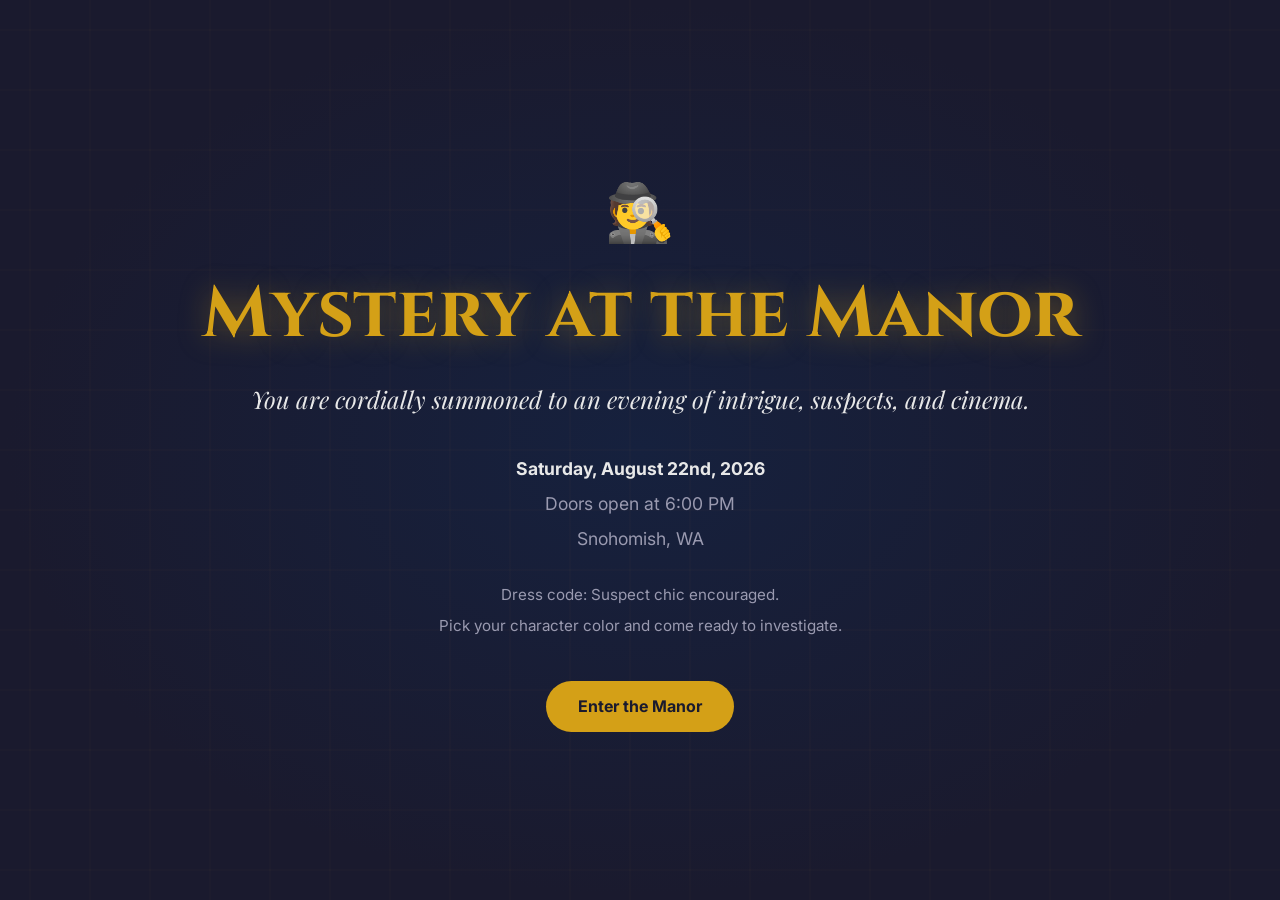
==== index.html @ 6fff9cc6 "Initial commit: Mystery at the Manor - Clue themed movie night Annual outdoor summer movie night eve" ====
<!DOCTYPE html>
<html lang="en">
<head>
  <meta charset="UTF-8">
  <meta name="viewport" content="width=device-width, initial-scale=1.0">
  <title>Mystery at the Manor</title>
  <link rel="stylesheet" href="styles.css">
</head>
<body>
  <div class="invite-hero">
    <div class="invite-content">
      <div class="emblem" style="font-size:3.5rem;">&#128373;</div>
      <h1>Mystery at the Manor</h1>
      <p class="invite-tagline">You are cordially summoned to an evening of intrigue, suspects, and cinema.</p>
      <div class="invite-details">
        <p><strong>Saturday, August 22nd, 2026</strong></p>
        <p>Doors open at 6:00 PM</p>
        <p>Snohomish, WA</p>
        <p style="margin-top:1.5rem; font-size:0.95rem; color:var(--text-muted);">
          Dress code: Suspect chic encouraged.<br>
          Pick your character color and come ready to investigate.
        </p>
      </div>
      <a href="event-hub.html" class="invite-cta">Enter the Manor</a>
    </div>
  </div>
</body>
</html>
---- styles.css ----
/* Mystery at the Manor - Clue Movie Night Theme */
@import url('https://fonts.googleapis.com/css2?family=Playfair+Display:wght@400;700;900&family=Inter:wght@300;400;500;600&family=Cinzel:wght@400;700&display=swap');

:root {
  --primary: #6B2D5B;
  --primary-light: #8B3D7B;
  --accent: #D4A017;
  --accent-light: #F0C040;
  --scarlet: #C41E3A;
  --peacock: #1B6B93;
  --plum: #6B2D5B;
  --mustard: #D4A017;
  --green: #2D6B3F;
  --white-char: #E8E8E8;
  --bg: #1A1A2E;
  --bg-light: #16213E;
  --card-bg: #242438;
  --card-bg-hover: #2E2E48;
  --text: #E8E8E8;
  --text-muted: #9A9AB0;
  --border: #3A3A5A;
  --shadow: rgba(0, 0, 0, 0.4);
  --radius: 12px;
  --radius-sm: 8px;
}

* {
  margin: 0;
  padding: 0;
  box-sizing: border-box;
}

html {
  scroll-behavior: smooth;
}

body {
  font-family: 'Inter', -apple-system, BlinkMacSystemFont, sans-serif;
  background: var(--bg);
  color: var(--text);
  line-height: 1.6;
  min-height: 100vh;
}

/* Navigation */
.top-nav {
  position: sticky;
  top: 0;
  z-index: 100;
  background: rgba(26, 26, 46, 0.95);
  backdrop-filter: blur(10px);
  border-bottom: 1px solid var(--border);
  padding: 0.75rem 1.5rem;
  display: flex;
  align-items: center;
  gap: 1rem;
  overflow-x: auto;
}

.top-nav a {
  color: var(--text-muted);
  text-decoration: none;
  font-size: 0.85rem;
  font-weight: 500;
  white-space: nowrap;
  padding: 0.4rem 0.8rem;
  border-radius: var(--radius-sm);
  transition: all 0.2s;
}

.top-nav a:hover,
.top-nav a.active {
  color: var(--accent);
  background: rgba(212, 160, 23, 0.1);
}

.top-nav .nav-brand {
  font-family: 'Cinzel', serif;
  font-weight: 700;
  color: var(--accent);
  font-size: 1rem;
  margin-right: auto;
}

/* Page Header */
.page-header {
  text-align: center;
  padding: 3rem 1.5rem 2rem;
  background: linear-gradient(180deg, var(--bg-light) 0%, var(--bg) 100%);
}

.page-header h1 {
  font-family: 'Playfair Display', serif;
  font-size: clamp(2rem, 5vw, 3.5rem);
  font-weight: 900;
  color: var(--accent);
  margin-bottom: 0.5rem;
  text-shadow: 0 2px 20px rgba(212, 160, 23, 0.3);
}

.page-header .subtitle {
  font-size: 1.1rem;
  color: var(--text-muted);
  font-weight: 300;
}

.page-header .emblem {
  font-size: 2.5rem;
  margin-bottom: 1rem;
}

/* Container */
.container {
  max-width: 900px;
  margin: 0 auto;
  padding: 2rem 1.5rem;
}

/* Cards */
.card-grid {
  display: grid;
  grid-template-columns: repeat(auto-fit, minmax(260px, 1fr));
  gap: 1.5rem;
  margin-top: 2rem;
}

.card {
  background: var(--card-bg);
  border: 1px solid var(--border);
  border-radius: var(--radius);
  padding: 1.5rem;
  transition: all 0.3s;
  text-decoration: none;
  color: var(--text);
  display: block;
}

.card:hover {
  background: var(--card-bg-hover);
  border-color: var(--accent);
  transform: translateY(-2px);
  box-shadow: 0 8px 24px var(--shadow);
}

.card .card-icon {
  font-size: 2rem;
  margin-bottom: 0.75rem;
}

.card h3 {
  font-family: 'Playfair Display', serif;
  font-size: 1.2rem;
  color: var(--accent);
  margin-bottom: 0.5rem;
}

.card p {
  color: var(--text-muted);
  font-size: 0.9rem;
}

/* Day Cards (Itinerary) */
.day-card {
  background: var(--card-bg);
  border: 1px solid var(--border);
  border-radius: var(--radius);
  margin-bottom: 2rem;
  overflow: hidden;
}

.day-header {
  background: linear-gradient(135deg, var(--primary) 0%, var(--bg-light) 100%);
  padding: 1.25rem 1.5rem;
  border-bottom: 1px solid var(--border);
}

.day-header h2 {
  font-family: 'Playfair Display', serif;
  font-size: 1.5rem;
  color: var(--accent);
}

.day-header .weather-note {
  font-size: 0.85rem;
  color: var(--text-muted);
  margin-top: 0.25rem;
}

.day-body {
  padding: 1.5rem;
}

/* Timeline */
.timeline {
  position: relative;
  padding-left: 1.5rem;
  border-left: 2px solid var(--border);
}

.timeline-item {
  position: relative;
  padding-bottom: 1.5rem;
  padding-left: 1.5rem;
}

.timeline-item::before {
  content: '';
  position: absolute;
  left: -1.6rem;
  top: 0.5rem;
  width: 10px;
  height: 10px;
  border-radius: 50%;
  background: var(--accent);
  border: 2px solid var(--bg);
}

.timeline-item .time {
  font-size: 0.8rem;
  font-weight: 600;
  color: var(--accent);
  text-transform: uppercase;
  letter-spacing: 0.05em;
}

.timeline-item .event {
  font-size: 1rem;
  margin-top: 0.25rem;
  font-weight: 500;
}

.timeline-item .event-detail {
  font-size: 0.85rem;
  color: var(--text-muted);
  margin-top: 0.25rem;
}

/* Tags */
.tag {
  display: inline-block;
  font-size: 0.7rem;
  font-weight: 600;
  padding: 0.2rem 0.6rem;
  border-radius: 20px;
  text-transform: uppercase;
  letter-spacing: 0.05em;
  margin-right: 0.4rem;
  margin-top: 0.4rem;
}

.tag-meal { background: rgba(212, 160, 23, 0.2); color: var(--accent); }
.tag-activity { background: rgba(107, 45, 91, 0.3); color: #D4A0D4; }
.tag-photo { background: rgba(196, 30, 58, 0.2); color: #FF6B8A; }
.tag-movie { background: rgba(27, 107, 147, 0.2); color: #5BB8D8; }
.tag-social { background: rgba(45, 107, 63, 0.2); color: #6BCB77; }

/* Activity / Mission Cards */
.activity-card,
.mission-card {
  background: var(--card-bg);
  border: 1px solid var(--border);
  border-radius: var(--radius);
  padding: 1.5rem;
  margin-bottom: 1.5rem;
}

.activity-card h3,
.mission-card h3 {
  font-family: 'Playfair Display', serif;
  color: var(--accent);
  font-size: 1.3rem;
  margin-bottom: 0.75rem;
}

.activity-card .activity-meta {
  display: flex;
  gap: 1rem;
  flex-wrap: wrap;
  margin-bottom: 1rem;
  font-size: 0.85rem;
  color: var(--text-muted);
}

.activity-card .materials {
  background: rgba(212, 160, 23, 0.08);
  border: 1px solid rgba(212, 160, 23, 0.2);
  border-radius: var(--radius-sm);
  padding: 1rem;
  margin-top: 1rem;
}

.activity-card .materials h4 {
  color: var(--accent);
  font-size: 0.85rem;
  text-transform: uppercase;
  letter-spacing: 0.05em;
  margin-bottom: 0.5rem;
}

/* Recipe Cards */
.recipe-card {
  background: var(--card-bg);
  border: 1px solid var(--border);
  border-radius: var(--radius);
  padding: 1.5rem;
  margin-bottom: 1.5rem;
}

.recipe-card h3 {
  font-family: 'Playfair Display', serif;
  color: var(--accent);
  font-size: 1.3rem;
  margin-bottom: 0.5rem;
}

.recipe-card .recipe-subtitle {
  color: var(--text-muted);
  font-size: 0.9rem;
  margin-bottom: 1rem;
  font-style: italic;
}

.recipe-card .ingredients,
.recipe-card .directions {
  margin-top: 1rem;
}

.recipe-card .ingredients h4,
.recipe-card .directions h4 {
  font-size: 0.85rem;
  text-transform: uppercase;
  letter-spacing: 0.05em;
  color: var(--accent);
  margin-bottom: 0.5rem;
}

.recipe-card ul {
  list-style: none;
  padding: 0;
}

.recipe-card li {
  padding: 0.3rem 0;
  padding-left: 1.2rem;
  position: relative;
  font-size: 0.9rem;
}

.recipe-card li::before {
  content: '\2022';
  color: var(--accent);
  position: absolute;
  left: 0;
}

.recipe-card ol {
  padding-left: 1.5rem;
}

.recipe-card ol li {
  padding: 0.3rem 0;
  font-size: 0.9rem;
}

/* Swap Button */
.swap-btn {
  background: rgba(212, 160, 23, 0.15);
  border: 1px solid var(--accent);
  color: var(--accent);
  padding: 0.4rem 1rem;
  border-radius: 20px;
  font-size: 0.8rem;
  font-weight: 600;
  cursor: pointer;
  transition: all 0.2s;
  margin-top: 0.75rem;
  display: inline-block;
}

.swap-btn:hover {
  background: var(--accent);
  color: var(--bg);
}

.meal-option {
  display: none;
}

.meal-option.active {
  display: block;
}

/* Grocery Section */
.grocery-section {
  background: var(--card-bg);
  border: 1px solid var(--border);
  border-radius: var(--radius);
  padding: 1.5rem;
  margin-bottom: 1.5rem;
}

.grocery-section h3 {
  font-family: 'Playfair Display', serif;
  color: var(--accent);
  font-size: 1.2rem;
  margin-bottom: 1rem;
}

/* Custom Checkboxes */
.checkbox-item {
  display: flex;
  align-items: center;
  gap: 0.75rem;
  padding: 0.5rem 0;
  border-bottom: 1px solid rgba(58, 58, 90, 0.3);
}

.checkbox-item:last-child {
  border-bottom: none;
}

.checkbox-item input[type="checkbox"] {
  appearance: none;
  -webkit-appearance: none;
  width: 20px;
  height: 20px;
  border: 2px solid var(--accent);
  border-radius: 4px;
  background: transparent;
  cursor: pointer;
  position: relative;
  flex-shrink: 0;
  transition: all 0.2s;
}

.checkbox-item input[type="checkbox"]:checked {
  background: var(--accent);
  border-color: var(--accent);
}

.checkbox-item input[type="checkbox"]:checked::after {
  content: '\2713';
  position: absolute;
  top: 50%;
  left: 50%;
  transform: translate(-50%, -50%);
  color: var(--bg);
  font-size: 0.75rem;
  font-weight: 700;
}

.checkbox-item label {
  font-size: 0.9rem;
  cursor: pointer;
  transition: all 0.2s;
}

.checkbox-item input[type="checkbox"]:checked + label {
  text-decoration: line-through;
  color: var(--text-muted);
}

/* Clothing Cards */
.clothing-card {
  background: var(--card-bg);
  border: 1px solid var(--border);
  border-radius: var(--radius);
  padding: 1.5rem;
  margin-bottom: 1.5rem;
}

.clothing-card h3 {
  font-family: 'Playfair Display', serif;
  color: var(--accent);
  font-size: 1.2rem;
  margin-bottom: 1rem;
}

.clothing-card .outfit-suggestion {
  padding: 0.75rem;
  background: rgba(212, 160, 23, 0.05);
  border-left: 3px solid var(--accent);
  border-radius: 0 var(--radius-sm) var(--radius-sm) 0;
  margin-bottom: 0.75rem;
  font-size: 0.9rem;
}

/* Photo Ops */
.photo-ops {
  background: rgba(196, 30, 58, 0.08);
  border: 1px solid rgba(196, 30, 58, 0.2);
  border-radius: var(--radius-sm);
  padding: 1rem;
  margin-top: 1rem;
}

.photo-ops h4 {
  color: var(--scarlet);
  font-size: 0.85rem;
  text-transform: uppercase;
  letter-spacing: 0.05em;
  margin-bottom: 0.5rem;
}

.photo-ops p {
  font-size: 0.85rem;
  color: var(--text-muted);
}

/* External Links */
.ext-link {
  display: inline-flex;
  align-items: center;
  gap: 0.4rem;
  font-size: 0.8rem;
  color: var(--peacock);
  background: rgba(27, 107, 147, 0.1);
  padding: 0.3rem 0.7rem;
  border-radius: 20px;
  text-decoration: none;
  margin-right: 0.5rem;
  margin-top: 0.5rem;
  transition: all 0.2s;
}

.ext-link:hover {
  background: rgba(27, 107, 147, 0.2);
  color: #5BB8D8;
}

/* Prep Kit */
.prep-kit {
  background: var(--card-bg);
  border: 1px solid var(--accent);
  border-radius: var(--radius);
  padding: 1.5rem;
  margin-top: 2rem;
}

.prep-kit h3 {
  font-family: 'Playfair Display', serif;
  color: var(--accent);
  font-size: 1.3rem;
  margin-bottom: 1rem;
}

.prep-kit .prep-item {
  display: flex;
  align-items: flex-start;
  gap: 0.75rem;
  padding: 0.5rem 0;
  font-size: 0.9rem;
}

.prep-kit .prep-when {
  font-weight: 600;
  color: var(--accent);
  min-width: 100px;
  font-size: 0.8rem;
  text-transform: uppercase;
}

/* Section Heading */
.section-heading {
  font-family: 'Playfair Display', serif;
  font-size: 1.5rem;
  color: var(--accent);
  margin: 2.5rem 0 1rem;
  padding-bottom: 0.5rem;
  border-bottom: 1px solid var(--border);
}

/* Utility */
.text-muted { color: var(--text-muted); }
.text-accent { color: var(--accent); }
.text-center { text-align: center; }
.mt-1 { margin-top: 0.5rem; }
.mt-2 { margin-top: 1rem; }
.mt-3 { margin-top: 1.5rem; }
.mb-1 { margin-bottom: 0.5rem; }
.mb-2 { margin-bottom: 1rem; }

/* Responsive */
@media (max-width: 600px) {
  .page-header {
    padding: 2rem 1rem 1.5rem;
  }

  .page-header h1 {
    font-size: 1.8rem;
  }

  .container {
    padding: 1.5rem 1rem;
  }

  .card-grid {
    grid-template-columns: 1fr;
  }

  .top-nav {
    padding: 0.5rem 1rem;
  }

  .timeline-item {
    padding-left: 1rem;
  }

  .activity-card .activity-meta {
    flex-direction: column;
    gap: 0.25rem;
  }
}

@media (max-width: 480px) {
  .page-header h1 {
    font-size: 1.5rem;
  }

  .top-nav a {
    font-size: 0.75rem;
    padding: 0.3rem 0.5rem;
  }
}

/* Print Styles */
@media print {
  .top-nav {
    display: none;
  }

  body {
    background: white;
    color: #1a1a1a;
  }

  .page-header {
    background: none;
    border-bottom: 2px solid #1a1a1a;
  }

  .page-header h1 {
    color: #1a1a1a;
    text-shadow: none;
  }

  .card, .day-card, .activity-card, .recipe-card,
  .grocery-section, .clothing-card, .prep-kit {
    background: white;
    border: 1px solid #ccc;
    box-shadow: none;
    break-inside: avoid;
  }

  .card h3, .day-header h2, .activity-card h3,
  .recipe-card h3, .grocery-section h3, .section-heading {
    color: #1a1a1a;
  }

  a { color: #1a1a1a; }
}

/* Invitation Page Specific */
.invite-hero {
  min-height: 100vh;
  display: flex;
  flex-direction: column;
  align-items: center;
  justify-content: center;
  text-align: center;
  padding: 2rem;
  background: radial-gradient(ellipse at center, var(--bg-light) 0%, var(--bg) 70%);
  position: relative;
  overflow: hidden;
}

.invite-hero::before {
  content: '';
  position: absolute;
  top: 0;
  left: 0;
  right: 0;
  bottom: 0;
  background: url("data:image/svg+xml,%3Csvg width='60' height='60' viewBox='0 0 60 60' xmlns='http://www.w3.org/2000/svg'%3E%3Cg fill='none' stroke='%23D4A017' stroke-width='0.5' opacity='0.08'%3E%3Cpath d='M30 0v60M0 30h60'/%3E%3C/g%3E%3C/svg%3E");
  pointer-events: none;
}

.invite-hero .invite-content {
  position: relative;
  z-index: 1;
}

.invite-hero h1 {
  font-family: 'Cinzel', serif;
  font-size: clamp(2.5rem, 7vw, 4.5rem);
  color: var(--accent);
  text-shadow: 0 2px 30px rgba(212, 160, 23, 0.4);
  margin-bottom: 0.5rem;
}

.invite-hero .invite-tagline {
  font-family: 'Playfair Display', serif;
  font-size: clamp(1rem, 3vw, 1.5rem);
  color: var(--text);
  font-style: italic;
  margin-bottom: 2rem;
}

.invite-hero .invite-details {
  font-size: 1.1rem;
  color: var(--text-muted);
  line-height: 2;
}

.invite-hero .invite-details strong {
  color: var(--text);
}

.invite-cta {
  display: inline-block;
  margin-top: 2.5rem;
  padding: 0.8rem 2rem;
  background: var(--accent);
  color: var(--bg);
  font-weight: 700;
  text-decoration: none;
  border-radius: 30px;
  font-size: 1rem;
  transition: all 0.3s;
}

.invite-cta:hover {
  background: var(--accent-light);
  transform: scale(1.05);
  box-shadow: 0 4px 20px rgba(212, 160, 23, 0.4);
}

/* Animated entrance */
@keyframes fadeUp {
  from {
    opacity: 0;
    transform: translateY(20px);
  }
  to {
    opacity: 1;
    transform: translateY(0);
  }
}

.invite-hero .invite-content > * {
  animation: fadeUp 0.8s ease-out both;
}

.invite-hero .invite-content > *:nth-child(2) { animation-delay: 0.2s; }
.invite-hero .invite-content > *:nth-child(3) { animation-delay: 0.4s; }
.invite-hero .invite-content > *:nth-child(4) { animation-delay: 0.6s; }
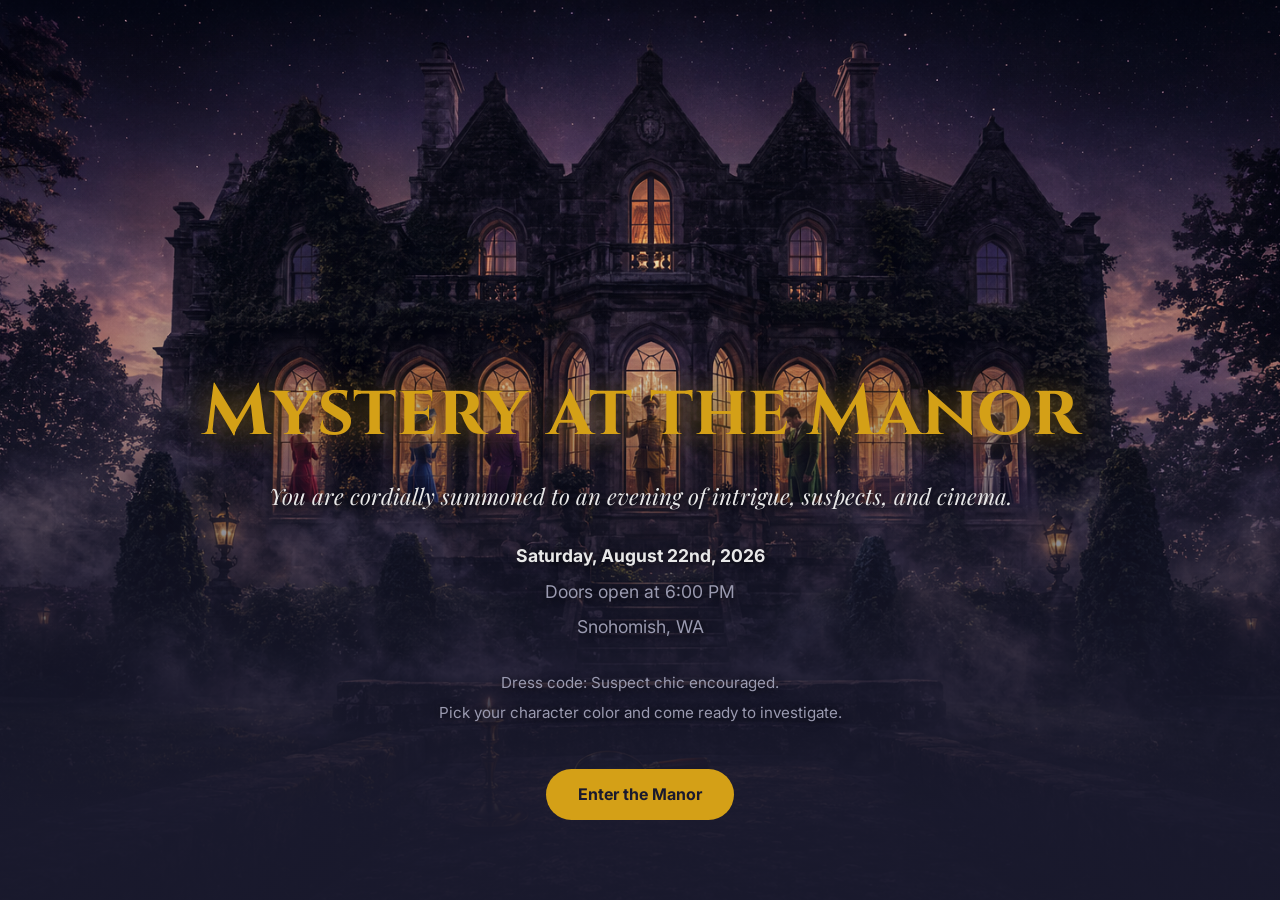
==== commit b3b89a20: "Add AI-generated cinematic invitation image Cinematic manor scene with all six Clue characters visib" ====
--- a/index.html
+++ b/index.html
@@ -5,11 +5,98 @@
   <meta name="viewport" content="width=device-width, initial-scale=1.0">
   <title>Mystery at the Manor</title>
   <link rel="stylesheet" href="styles.css">
+  <style>
+    .invite-hero {
+      min-height: 100vh;
+      display: flex;
+      flex-direction: column;
+      align-items: center;
+      justify-content: flex-end;
+      text-align: center;
+      padding: 2rem;
+      position: relative;
+      overflow: hidden;
+    }
+
+    .invite-bg {
+      position: absolute;
+      top: 0;
+      left: 0;
+      width: 100%;
+      height: 100%;
+      object-fit: cover;
+      object-position: center;
+      z-index: 0;
+    }
+
+    .invite-overlay {
+      position: absolute;
+      top: 0;
+      left: 0;
+      width: 100%;
+      height: 100%;
+      background: linear-gradient(
+        to bottom,
+        rgba(26, 26, 46, 0) 0%,
+        rgba(26, 26, 46, 0.1) 40%,
+        rgba(26, 26, 46, 0.7) 70%,
+        rgba(26, 26, 46, 0.95) 90%
+      );
+      z-index: 1;
+    }
+
+    .invite-content {
+      position: relative;
+      z-index: 2;
+      padding-bottom: 3rem;
+    }
+
+    .invite-content h1 {
+      font-family: 'Cinzel', serif;
+      font-size: clamp(2.5rem, 7vw, 4.5rem);
+      color: var(--accent);
+      text-shadow: 0 2px 30px rgba(212, 160, 23, 0.5), 0 0 60px rgba(0,0,0,0.8);
+      margin-bottom: 0.5rem;
+    }
+
+    .invite-content .invite-tagline {
+      font-family: 'Playfair Display', serif;
+      font-size: clamp(1rem, 3vw, 1.4rem);
+      color: var(--text);
+      font-style: italic;
+      margin-bottom: 1.5rem;
+      text-shadow: 0 1px 10px rgba(0,0,0,0.8);
+    }
+
+    .invite-content .invite-details {
+      font-size: 1.1rem;
+      color: var(--text-muted);
+      line-height: 2;
+      text-shadow: 0 1px 8px rgba(0,0,0,0.8);
+    }
+
+    .invite-content .invite-details strong {
+      color: var(--text);
+    }
+
+    @keyframes fadeUp {
+      from { opacity: 0; transform: translateY(20px); }
+      to { opacity: 1; transform: translateY(0); }
+    }
+
+    .invite-content > * {
+      animation: fadeUp 0.8s ease-out both;
+    }
+    .invite-content > *:nth-child(2) { animation-delay: 0.2s; }
+    .invite-content > *:nth-child(3) { animation-delay: 0.4s; }
+    .invite-content > *:nth-child(4) { animation-delay: 0.6s; }
+  </style>
 </head>
 <body>
   <div class="invite-hero">
+    <img src="assets/invitation-hero.png" alt="A mysterious Victorian manor at twilight with colorful silhouettes of dinner party guests visible through illuminated windows" class="invite-bg">
+    <div class="invite-overlay"></div>
     <div class="invite-content">
-      <div class="emblem" style="font-size:3.5rem;">&#128373;</div>
       <h1>Mystery at the Manor</h1>
       <p class="invite-tagline">You are cordially summoned to an evening of intrigue, suspects, and cinema.</p>
       <div class="invite-details">
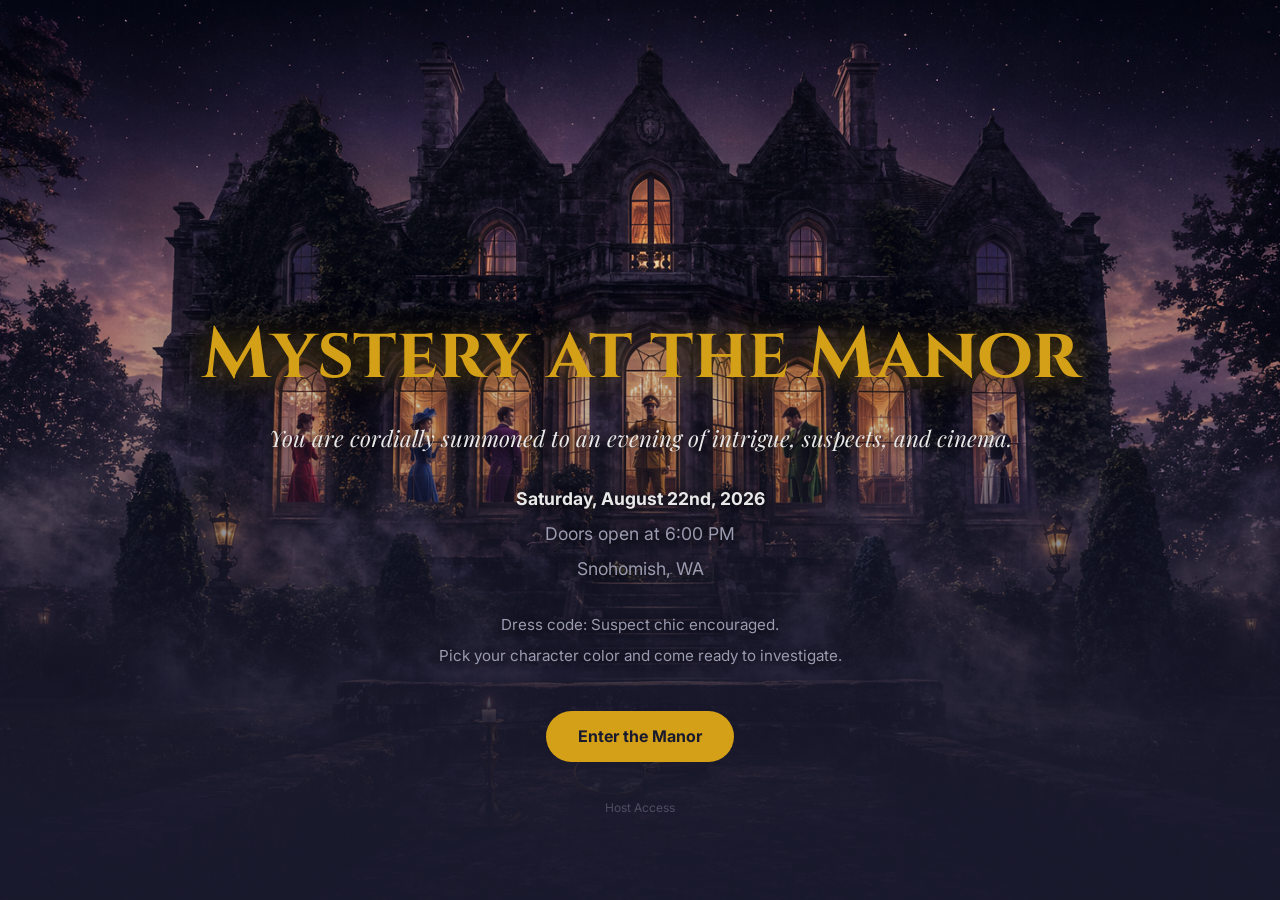
==== commit 8f869266: "Add guest/admin split, remove emblem icons from sub pages - Guest version at /guest/ with limited vi" ====
--- a/index.html
+++ b/index.html
@@ -108,7 +108,8 @@
           Pick your character color and come ready to investigate.
         </p>
       </div>
-      <a href="event-hub.html" class="invite-cta">Enter the Manor</a>
+      <a href="guest/index.html" class="invite-cta">Enter the Manor</a>
+      <p style="margin-top:2rem;"><a href="event-hub.html" style="color:var(--text-muted); font-size:0.75rem; text-decoration:none; opacity:0.4;">Host Access</a></p>
     </div>
   </div>
 </body>
